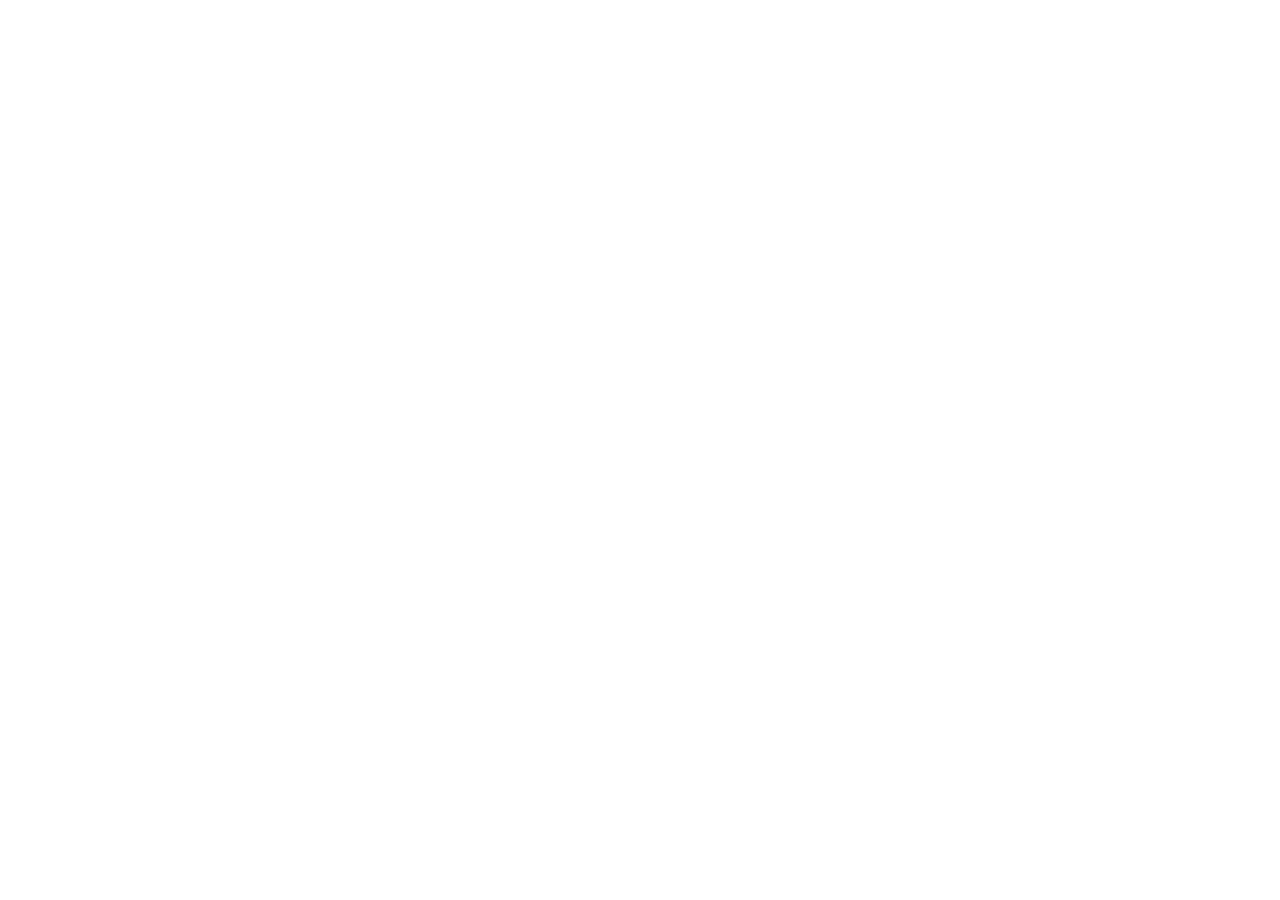
==== Bootstrap/index.html @ a7c3d027 "Inicio do Bootstrap" ====
<!DOCTYPE html>
<html lang="en">
<head>
    <meta charset="UTF-8">
    <meta name="viewport" content="width=device-width, initial-scale=1.0">
    <title>Grão Nobre</title>
</head>
<body>
    
</body>
</html>
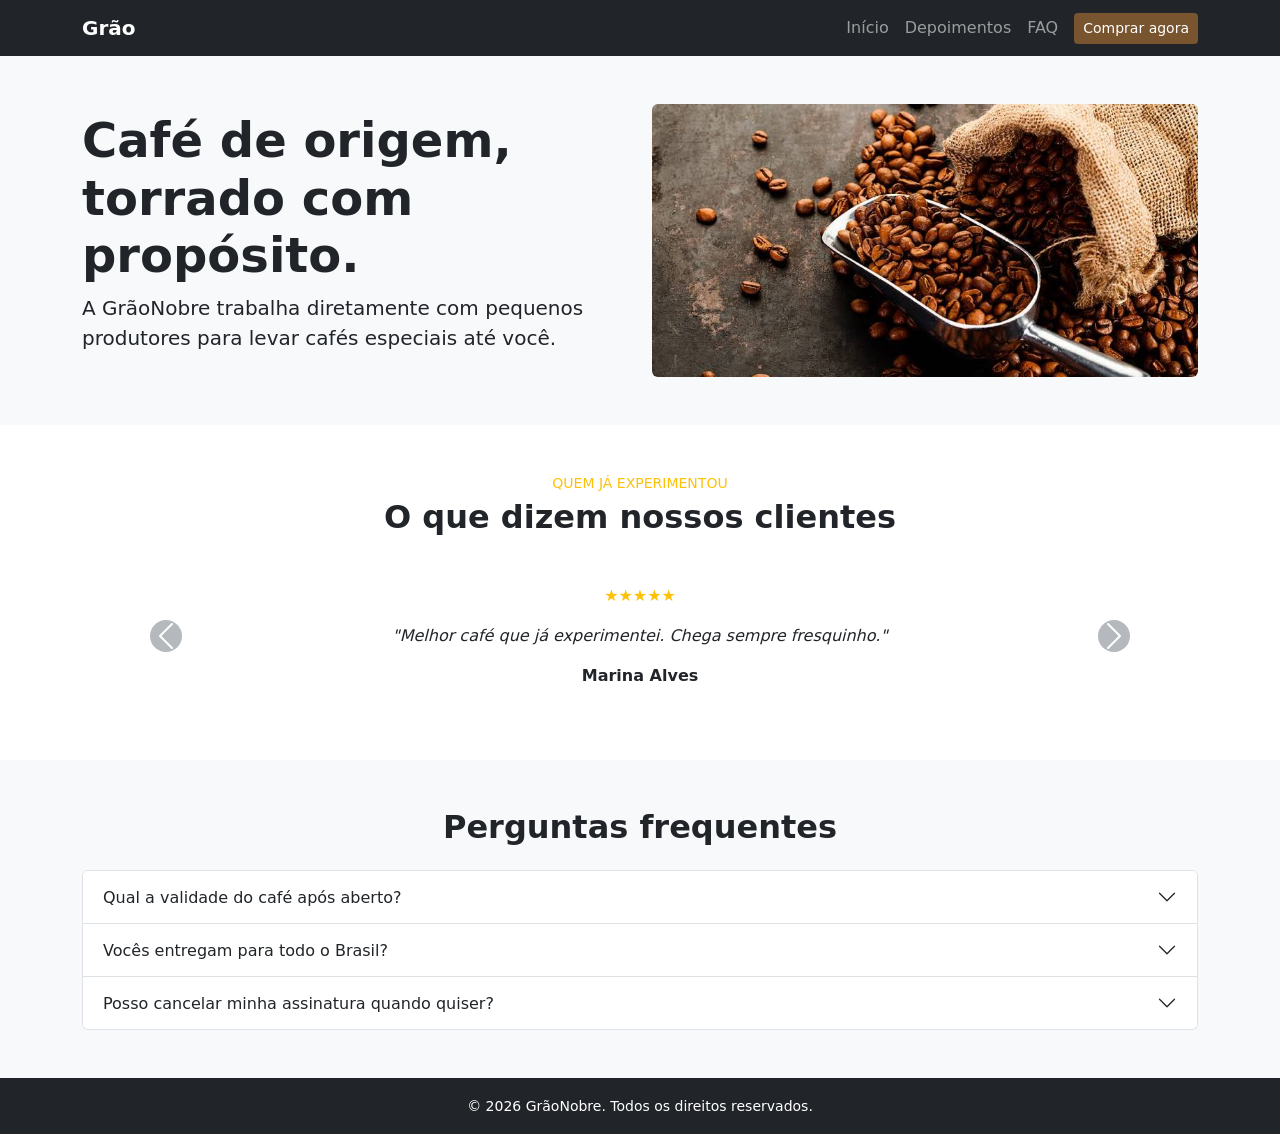
==== commit 47100402: "Bootstrap finalizado" ====
--- a/Bootstrap/index.html
+++ b/Bootstrap/index.html
@@ -1,11 +1,247 @@
 <!DOCTYPE html>
-<html lang="en">
+<html lang="pt-BR">
 <head>
-    <meta charset="UTF-8">
-    <meta name="viewport" content="width=device-width, initial-scale=1.0">
-    <title>Grão Nobre</title>
+  <meta charset="UTF-8">
+  <meta name="viewport" content="width=device-width, initial-scale=1.0">
+  <title>GrãoNobre</title>
+
+  <link
+    href="https://cdn.jsdelivr.net/npm/bootstrap@5.3.3/dist/css/bootstrap.min.css"
+    rel="stylesheet"
+  >
+  
+<style>
+  .texto-degrade {
+    background: linear-gradient(#8C5A32);
+    -webkit-background-clip: text;
+    -webkit-text-fill-color: transparent;
+    background-clip: text;
+  }
+</style>
+
 </head>
 <body>
-    
+  <nav class="navbar navbar-expand-lg bg-dark navbar-dark">
+    <div class="container">
+      <a class="navbar-brand fw-bold" href="#inicio">
+      Grão<span class="texto-degrade">Nobre</span></a>
+
+      <button class="navbar-toggler" type="button"
+        data-bs-toggle="collapse" data-bs-target="#navbarNav">
+        <span class="navbar-toggler-icon"></span>
+      </button>
+
+      <div class="collapse navbar-collapse" id="navbarNav">
+        <ul class="navbar-nav ms-auto align-items-lg-center">
+          <li class="nav-item">
+            <a class="nav-link" href="#inicio">Início</a>
+          </li>
+          <li class="nav-item">
+            <a class="nav-link" href="#depoimentos">Depoimentos</a>
+          </li>
+          <li class="nav-item">
+            <a class="nav-link" href="#faq">FAQ</a>
+          </li>
+          <li class="nav-item ms-lg-2">
+            <button class="btn btn-sm text-white"
+              style="background-color: #79552f;"
+              data-bs-toggle="modal" data-bs-target="#modalCompra">
+              Comprar agora
+            </button>
+          </li>
+        </ul>
+      </div>
+    </div>
+  </nav>
+
+  <section id="inicio" class="bg-light py-5">
+    <div class="container">
+      <div class="row align-items-center g-4">
+        <div class="col-md-6">
+          <h1 class="display-5 fw-bold">
+            Café de origem, torrado com propósito.
+          </h1>
+          <p class="lead">
+            A GrãoNobre trabalha diretamente com pequenos produtores
+            para levar cafés especiais até você.
+          </p>
+        </div>
+
+        <div class="col-md-6">
+            <img src="img/Cafegraotorrado.jpeg" class="img-fluid rounded" alt="Café torrado">
+        </div>
+      </div>
+    </div>
+  </section>
+
+  <section id="depoimentos" class="py-5 text-center">
+    <div class="container">
+      <p class="text-warning text-uppercase small mb-1">
+        Quem já experimentou
+      </p>
+      <h2 class="fw-bold mb-4">O que dizem nossos clientes</h2>
+
+      <div id="carouselDepoimentos" class="carousel slide">
+        <div class="carousel-inner">
+
+          <div class="carousel-item active">
+            <div class="p-4">
+              <p class="text-warning">★★★★★</p>
+              <p class="fst-italic">
+                "Melhor café que já experimentei. Chega sempre fresquinho."
+              </p>
+              <strong>Marina Alves</strong>
+            </div>
+          </div>
+
+          <div class="carousel-item">
+            <div class="p-4">
+              <p class="text-warning">★★★★★</p>
+              <p class="fst-italic">
+                "Excelente qualidade e sabor. Recomendo!"
+              </p>
+              <strong>Rafaella Rodriguês</strong>
+            </div>
+          </div>
+
+          <div class="carousel-item">
+            <div class="p-4">
+              <p class="text-warning">★★★★★</p>
+              <p class="fst-italic">
+                "Adorei experimentar cafés de diferentes origens."
+              </p>
+              <strong>Júlia Souza</strong>
+            </div>
+          </div>
+
+        </div>
+
+        <button class="carousel-control-prev" type="button"
+          data-bs-target="#carouselDepoimentos" data-bs-slide="prev">
+          <span class="carousel-control-prev-icon bg-secondary rounded-circle"></span>
+        </button>
+
+        <button class="carousel-control-next" type="button"
+          data-bs-target="#carouselDepoimentos" data-bs-slide="next">
+          <span class="carousel-control-next-icon bg-secondary rounded-circle"></span>
+        </button>
+      </div>
+    </div>
+  </section>
+
+  <section id="faq" class="bg-light py-5">
+    <div class="container">
+      <h2 class="text-center fw-bold mb-4">
+        Perguntas frequentes
+      </h2>
+
+      <div class="accordion mx-auto" id="accordionFAQ">
+
+        <div class="accordion-item">
+          <h2 class="accordion-header">
+            <button class="accordion-button collapsed"
+              type="button" data-bs-toggle="collapse"
+              data-bs-target="#resposta1">
+              Qual a validade do café após aberto?
+            </button>
+          </h2>
+          <div id="resposta1" class="accordion-collapse collapse"
+            data-bs-parent="#accordionFAQ">
+            <div class="accordion-body">
+              Após aberto, recomendamos consumir o café em até 30 dias
+              para preservar melhor seu aroma e sabor. Mantenha a embalagem
+              bem fechada, longe da luz, do calor e da umidade.
+            </div>
+          </div>
+        </div>
+
+        <div class="accordion-item">
+          <h2 class="accordion-header">
+            <button class="accordion-button collapsed"
+              type="button" data-bs-toggle="collapse"
+              data-bs-target="#resposta2">
+              Vocês entregam para todo o Brasil?
+            </button>
+          </h2>
+          <div id="resposta2" class="accordion-collapse collapse"
+            data-bs-parent="#accordionFAQ">
+            <div class="accordion-body">
+              Sim! Enviamos para todas as regiões do Brasil, com prazo médio de 3 a 7 dias úteis, dependendo da localidade.
+            </div>
+          </div>
+        </div>
+
+        <div class="accordion-item">
+          <h2 class="accordion-header">
+            <button class="accordion-button collapsed"
+              type="button" data-bs-toggle="collapse"
+              data-bs-target="#resposta3">
+              Posso cancelar minha assinatura quando quiser?
+            </button>
+          </h2>
+          <div id="resposta3" class="accordion-collapse collapse"
+            data-bs-parent="#accordionFAQ">
+            <div class="accordion-body">
+              Sim! Você pode cancelar sua assinatura quando quiser,
+              entrando em contato com nossa equipe de atendimento.
+
+            </div>
+          </div>
+        </div>
+
+      </div>
+    </div>
+  </section>
+
+  <footer class="bg-dark text-white text-center py-3">
+    <small>© 2026 GrãoNobre. Todos os direitos reservados.</small>
+  </footer>
+
+  <div class="modal fade" id="modalCompra" tabindex="-1">
+    <div class="modal-dialog modal-dialog-centered">
+      <div class="modal-content">
+
+        <div class="modal-header">
+          <h5 class="modal-title">Faça seu pedido:</h5>
+          <button type="button" class="btn-close"
+            data-bs-dismiss="modal"></button>
+        </div>
+
+        <div class="modal-body">
+          <div class="form-check mb-3">
+            <input class="form-check-input" type="checkbox" id="kit">
+            <label class="form-check-label" for="kit">
+              Kit de degustação
+            </label>
+          </div>
+
+          <div class="form-check mb-3">
+            <input class="form-check-input" type="checkbox" id="pacote1">
+            <label class="form-check-label" for="pacote1">
+              1 pacote de 250g
+            </label>
+          </div>
+
+          <div class="form-check">
+            <input class="form-check-input" type="checkbox" id="pacote5">
+            <label class="form-check-label" for="pacote5">
+              5 pacotes de 250g
+            </label>
+          </div>
+        </div>
+
+        <div class="modal-footer">
+          <button type="button" class="btn btn-primary"
+            data-bs-dismiss="modal">
+            Ir para o carrinho
+          </button>
+        </div>
+
+      </div>
+    </div>
+  </div>
+
+  <script src="https://cdn.jsdelivr.net/npm/bootstrap@5.3.3/dist/js/bootstrap.bundle.min.js"></script>
+
 </body>
 </html>
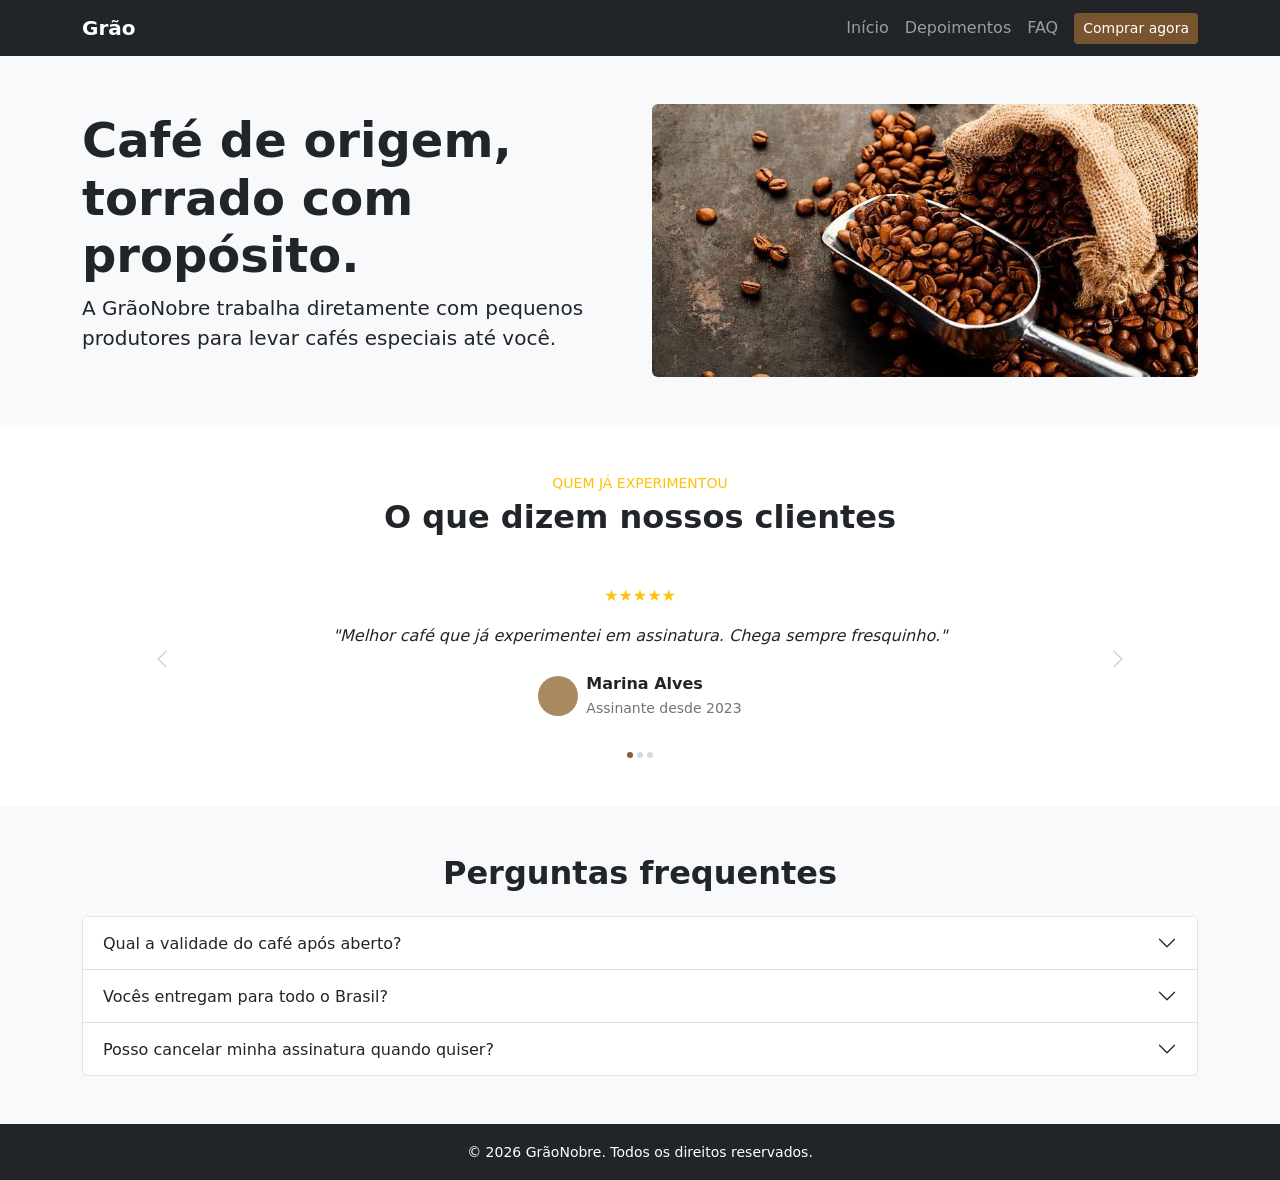
==== commit 13aaa9fc: "Arrumei oque estava faltando e agora finalizado GrãoNobre" ====
--- a/Bootstrap/index.html
+++ b/Bootstrap/index.html
@@ -4,18 +4,26 @@
   <meta charset="UTF-8">
   <meta name="viewport" content="width=device-width, initial-scale=1.0">
   <title>GrãoNobre</title>
-
-  <link
-    href="https://cdn.jsdelivr.net/npm/bootstrap@5.3.3/dist/css/bootstrap.min.css"
-    rel="stylesheet"
-  >
-  
+  <link href="https://cdn.jsdelivr.net/npm/bootstrap@5.3.3/dist/css/bootstrap.min.css" rel="stylesheet">
 <style>
   .texto-degrade {
     background: linear-gradient(#8C5A32);
     -webkit-background-clip: text;
     -webkit-text-fill-color: transparent;
     background-clip: text;
+  }
+
+  .depoimento-indicadores [data-bs-target] {
+    width: 6px;
+    height: 6px;
+    margin: 0 2px;
+    border: 0;
+    border-radius: 50%;
+    background-color: #adb5bd;
+  }
+
+  .depoimento-indicadores .active {
+    background-color: #8C5A32;
   }
 </style>
 
@@ -88,9 +96,17 @@
             <div class="p-4">
               <p class="text-warning">★★★★★</p>
               <p class="fst-italic">
-                "Melhor café que já experimentei. Chega sempre fresquinho."
+                "Melhor café que já experimentei em assinatura. Chega sempre fresquinho."
               </p>
-              <strong>Marina Alves</strong>
+              <div class="d-flex justify-content-center align-items-center gap-2 mt-4">
+                <div class="rounded-circle flex-shrink-0"
+                  style="width: 40px; height: 40px; background-color: #A9895F;"
+                  aria-hidden="true"></div>
+                <div class="text-start">
+                  <strong class="d-block">Marina Alves</strong>
+                  <small class="text-secondary">Assinante desde 2023</small>
+                </div>
+              </div>
             </div>
           </div>
 
@@ -100,7 +116,15 @@
               <p class="fst-italic">
                 "Excelente qualidade e sabor. Recomendo!"
               </p>
-              <strong>Rafaella Rodriguês</strong>
+              <div class="d-flex justify-content-center align-items-center gap-2 mt-4">
+                <div class="rounded-circle flex-shrink-0"
+                  style="width: 40px; height: 40px; background-color: #A9895F;"
+                  aria-hidden="true"></div>
+                <div class="text-start">
+                  <strong class="d-block">Rafaella Rodriguês</strong>
+                  <small class="text-secondary">Cliente GrãoNobre</small>
+                </div>
+              </div>
             </div>
           </div>
 
@@ -110,20 +134,44 @@
               <p class="fst-italic">
                 "Adorei experimentar cafés de diferentes origens."
               </p>
-              <strong>Júlia Souza</strong>
-            </div>
-          </div>
-
+              <div class="d-flex justify-content-center align-items-center gap-2 mt-4">
+                <div class="rounded-circle flex-shrink-0"
+                  style="width: 40px; height: 40px; background-color: #A9895F;"
+                  aria-hidden="true"></div>
+                <div class="text-start">
+                  <strong class="d-block">Júlia Souza</strong>
+                  <small class="text-secondary">Cliente GrãoNobre</small>
+                </div>
+              </div>
+            </div>
+          </div>
+
+        </div>
+
+        <div class="carousel-indicators depoimento-indicadores position-static mt-2 mb-0">
+          <button type="button" data-bs-target="#carouselDepoimentos"
+            data-bs-slide-to="0" class="active"
+            aria-current="true" aria-label="Depoimento de Marina Alves"></button>
+          <button type="button" data-bs-target="#carouselDepoimentos"
+            data-bs-slide-to="1"
+            aria-label="Depoimento de Rafaella Rodriguês"></button>
+          <button type="button" data-bs-target="#carouselDepoimentos"
+            data-bs-slide-to="2"
+            aria-label="Depoimento de Júlia Souza"></button>
         </div>
 
         <button class="carousel-control-prev" type="button"
-          data-bs-target="#carouselDepoimentos" data-bs-slide="prev">
-          <span class="carousel-control-prev-icon bg-secondary rounded-circle"></span>
+          data-bs-target="#carouselDepoimentos" data-bs-slide="prev"
+          aria-label="Depoimento anterior">
+          <span class="d-block"
+            style="width: 12px; height: 12px; border-top: 1px solid #888; border-right: 1px solid #888; transform: rotate(225deg);"></span>
         </button>
 
         <button class="carousel-control-next" type="button"
-          data-bs-target="#carouselDepoimentos" data-bs-slide="next">
-          <span class="carousel-control-next-icon bg-secondary rounded-circle"></span>
+          data-bs-target="#carouselDepoimentos" data-bs-slide="next"
+          aria-label="Próximo depoimento">
+          <span class="d-block"
+            style="width: 12px; height: 12px; border-top: 1px solid #888; border-right: 1px solid #888; transform: rotate(45deg);"></span>
         </button>
       </div>
     </div>
